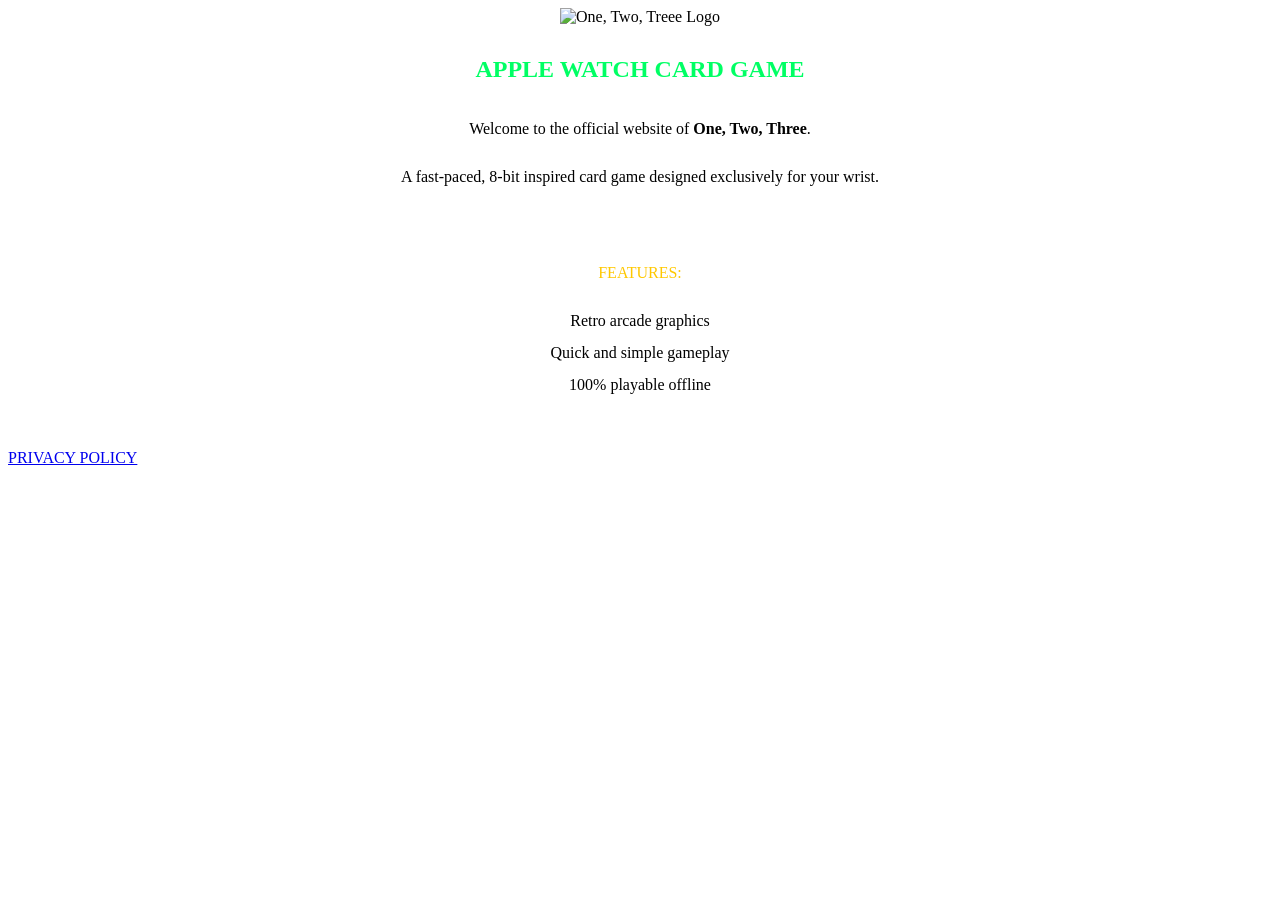
==== index.html @ 83147773 "Create index.html" ====
<!DOCTYPE html>
<html lang="en">
<head>
    <meta charset="UTF-8">
    <meta name="viewport" content="width=device-width, initial-scale=1.0">
    <title>One, Two, Three - Apple Watch Game</title>
    <link rel="stylesheet" href="style.css">
</head>
<body>

    <div class="container">
        
        <div style="text-align: center; margin-bottom: 30px;">
            <img src="Group 67.svg" alt="One, Two, Treee Logo" style="max-width: 100%; height: auto;">
        </div>
        
        <h2 style="text-align: center; color: #00FF64;">APPLE WATCH CARD GAME</h2>
        
        <div style="text-align: center; margin: 30px 0; line-height: 2;">
            <p>Welcome to the official website of <strong>One, Two, Three</strong>.</p>
            <p>A fast-paced, 8-bit inspired card game designed exclusively for your wrist.</p>
            
            <br>
            
            <p style="color: #FFC800;">FEATURES:</p>
            <ul style="list-style-type: none; padding: 0;">
                <li>Retro arcade graphics</li>
                <li>Quick and simple gameplay</li>
                <li>100% playable offline</li>
            </ul>
        </div>

        <br>

        <a href="privacy.html" class="pixel-btn">PRIVACY POLICY</a>
        
    </div>

</body>
</html>
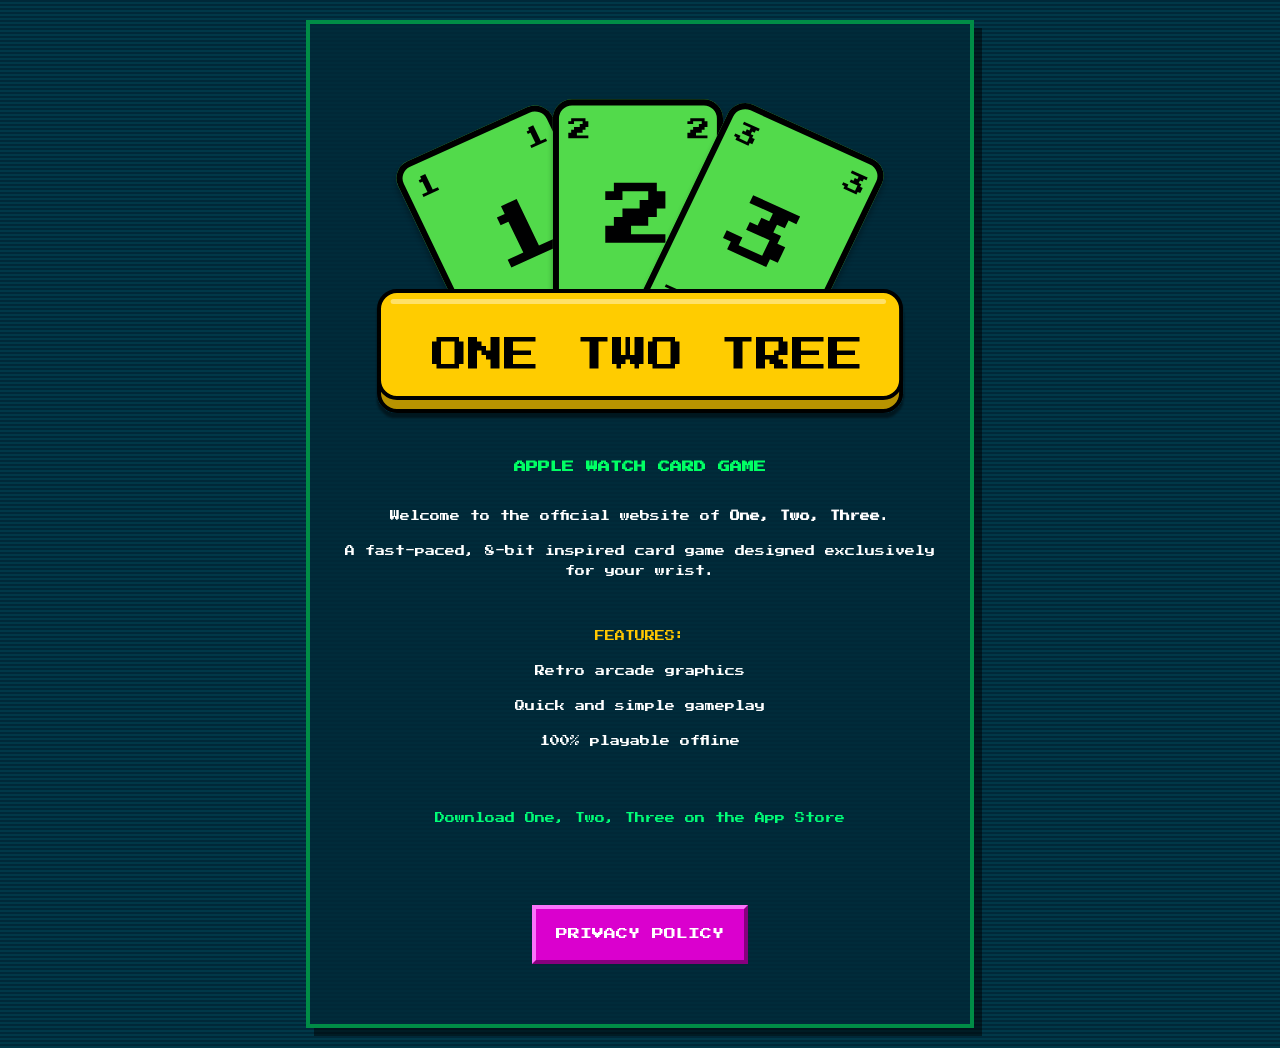
==== commit 8627df4e: "Update index.html" ====
--- a/index.html
+++ b/index.html
@@ -29,6 +29,12 @@
                 <li>100% playable offline</li>
             </ul>
         </div>
+        
+        <br>
+        
+        <p style="text-align: center; margin-bottom: 30px;">
+            <a href="[INSERISCI_IL_TUO_LINK_QUI]" target="_blank">Download One, Two, Three on the App Store</a>
+        </p>
 
         <br>
 
--- a/style.css
+++ b/style.css
@@ -0,0 +1,91 @@
+/* Importa il font Press Start 2P da Google Fonts */
+@import url('https://fonts.googleapis.com/css2?family=Press+Start+2P&display=swap');
+
+body {
+    /* Sfondo a righe orizzontali scanline 2px */
+    background: repeating-linear-gradient(
+        to bottom,
+        #002838,
+        #002838 2px,
+        #003848 2px,
+        #003848 4px
+    );
+    color: white;
+    font-family: 'Press Start 2P', monospace;
+    font-size: 10px; /* Dimensioni piccole e compatte */
+    line-height: 1.8;
+    margin: 0;
+    padding: 20px;
+}
+
+/* Contenitore centrale per simulare uno schermo stretto (come un Watch o un cabinato) */
+.container {
+    max-width: 600px;
+    margin: 0 auto;
+    background-color: rgba(0, 40, 56, 0.8);
+    padding: 30px;
+    border: 4px solid #008C46; /* Verde scuro per il bordo del contenitore */
+    box-shadow: 8px 8px 0px rgba(0, 0, 0, 0.5);
+}
+
+h1, h2, h3 {
+    text-transform: uppercase;
+    margin-top: 30px;
+    line-height: 1.4;
+}
+
+h1 { 
+    font-size: 16px; 
+    color: #00FF64; /* Accento verde brillante */
+    text-align: center;
+}
+
+h2 { 
+    font-size: 12px; 
+    color: #FFC800; /* Accento giallo/arancio */
+}
+
+p, li {
+    margin-bottom: 15px;
+}
+
+/* Stile per i link di testo normali */
+a {
+    color: #00FF78;
+    text-decoration: none;
+}
+
+a:hover {
+    color: #B4FFD2;
+}
+
+/* --- BOTTONI PIXEL 3D --- */
+.pixel-btn {
+    display: block;
+    text-align: center;
+    background-color: #DA00CE; /* Magenta primario */
+    color: white !important;
+    text-transform: uppercase;
+    text-decoration: none;
+    padding: 15px 20px;
+    margin: 30px auto;
+    font-size: 12px;
+    width: fit-content;
+    
+    /* Effetto 3D chunk: chiaro sopra/sinistra, scuro sotto/destra */
+    border-top: 4px solid #FA73FB;
+    border-left: 4px solid #FA73FB;
+    border-bottom: 4px solid #86007E;
+    border-right: 4px solid #86007E;
+    
+    /* Nessun raggio di curvatura per mantenere l'aspetto squadrato */
+    border-radius: 0; 
+}
+
+/* Effetto quando si clicca il bottone (si inverte l'ombra) */
+.pixel-btn:active {
+    border-top: 4px solid #86007E;
+    border-left: 4px solid #86007E;
+    border-bottom: 4px solid #FA73FB;
+    border-right: 4px solid #FA73FB;
+}
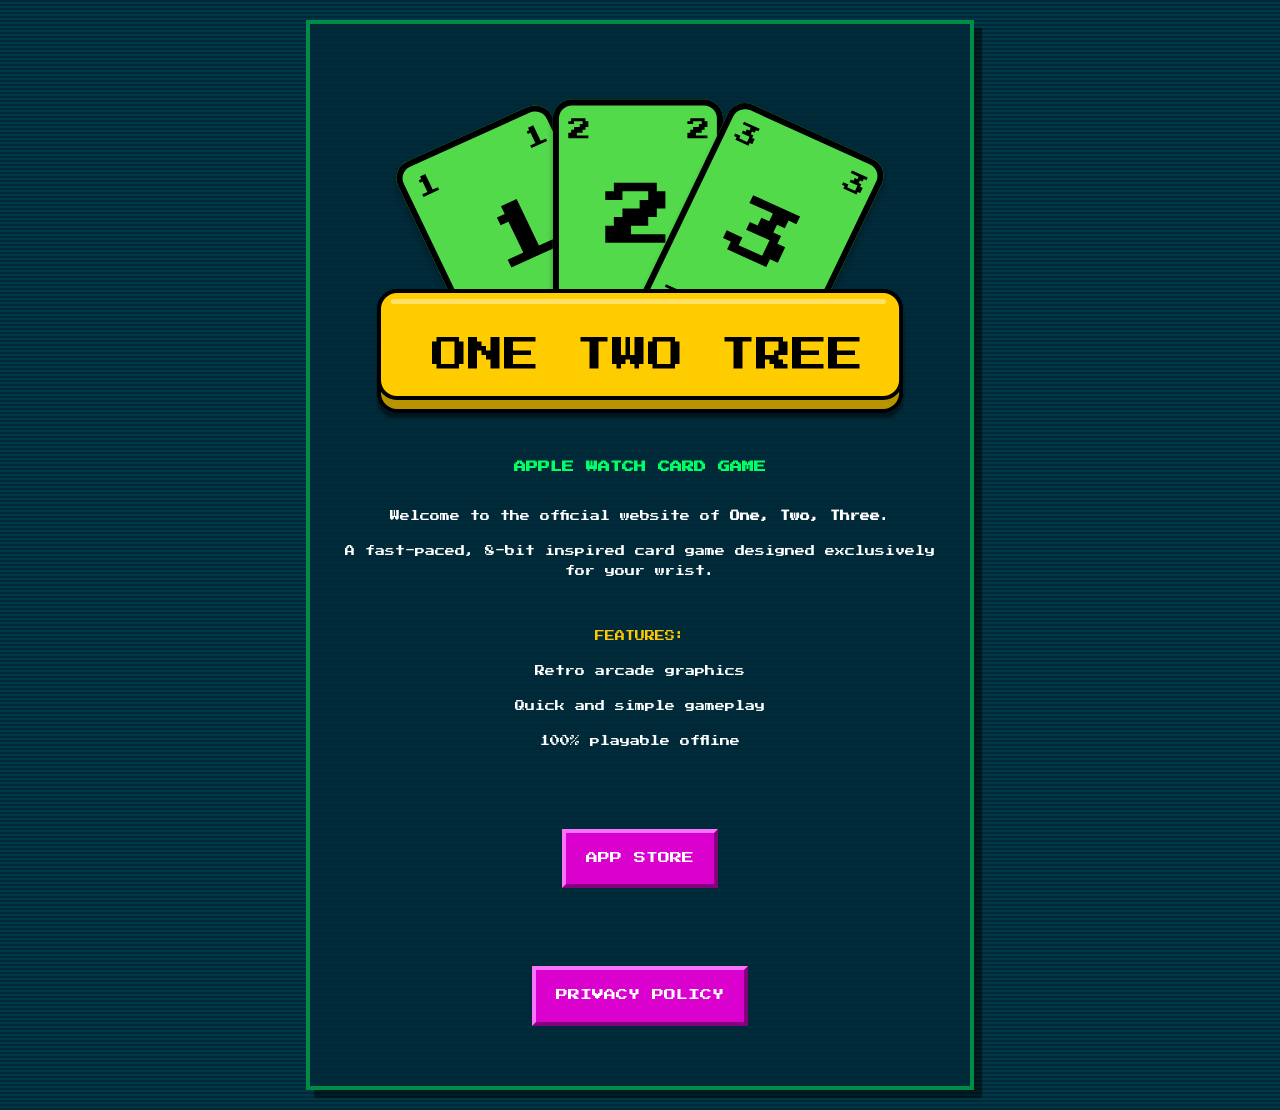
==== commit 42412961: "Update index.html" ====
--- a/index.html
+++ b/index.html
@@ -31,11 +31,9 @@
         </div>
         
         <br>
+
+        <a href="[INSERISCI_IL_TUO_LINK_QUI]" class="pixel-btn btn-yellow">APP STORE</a>
         
-        <p style="text-align: center; margin-bottom: 30px;">
-            <a href="[INSERISCI_IL_TUO_LINK_QUI]" target="_blank">Download One, Two, Three on the App Store</a>
-        </p>
-
         <br>
 
         <a href="privacy.html" class="pixel-btn">PRIVACY POLICY</a>
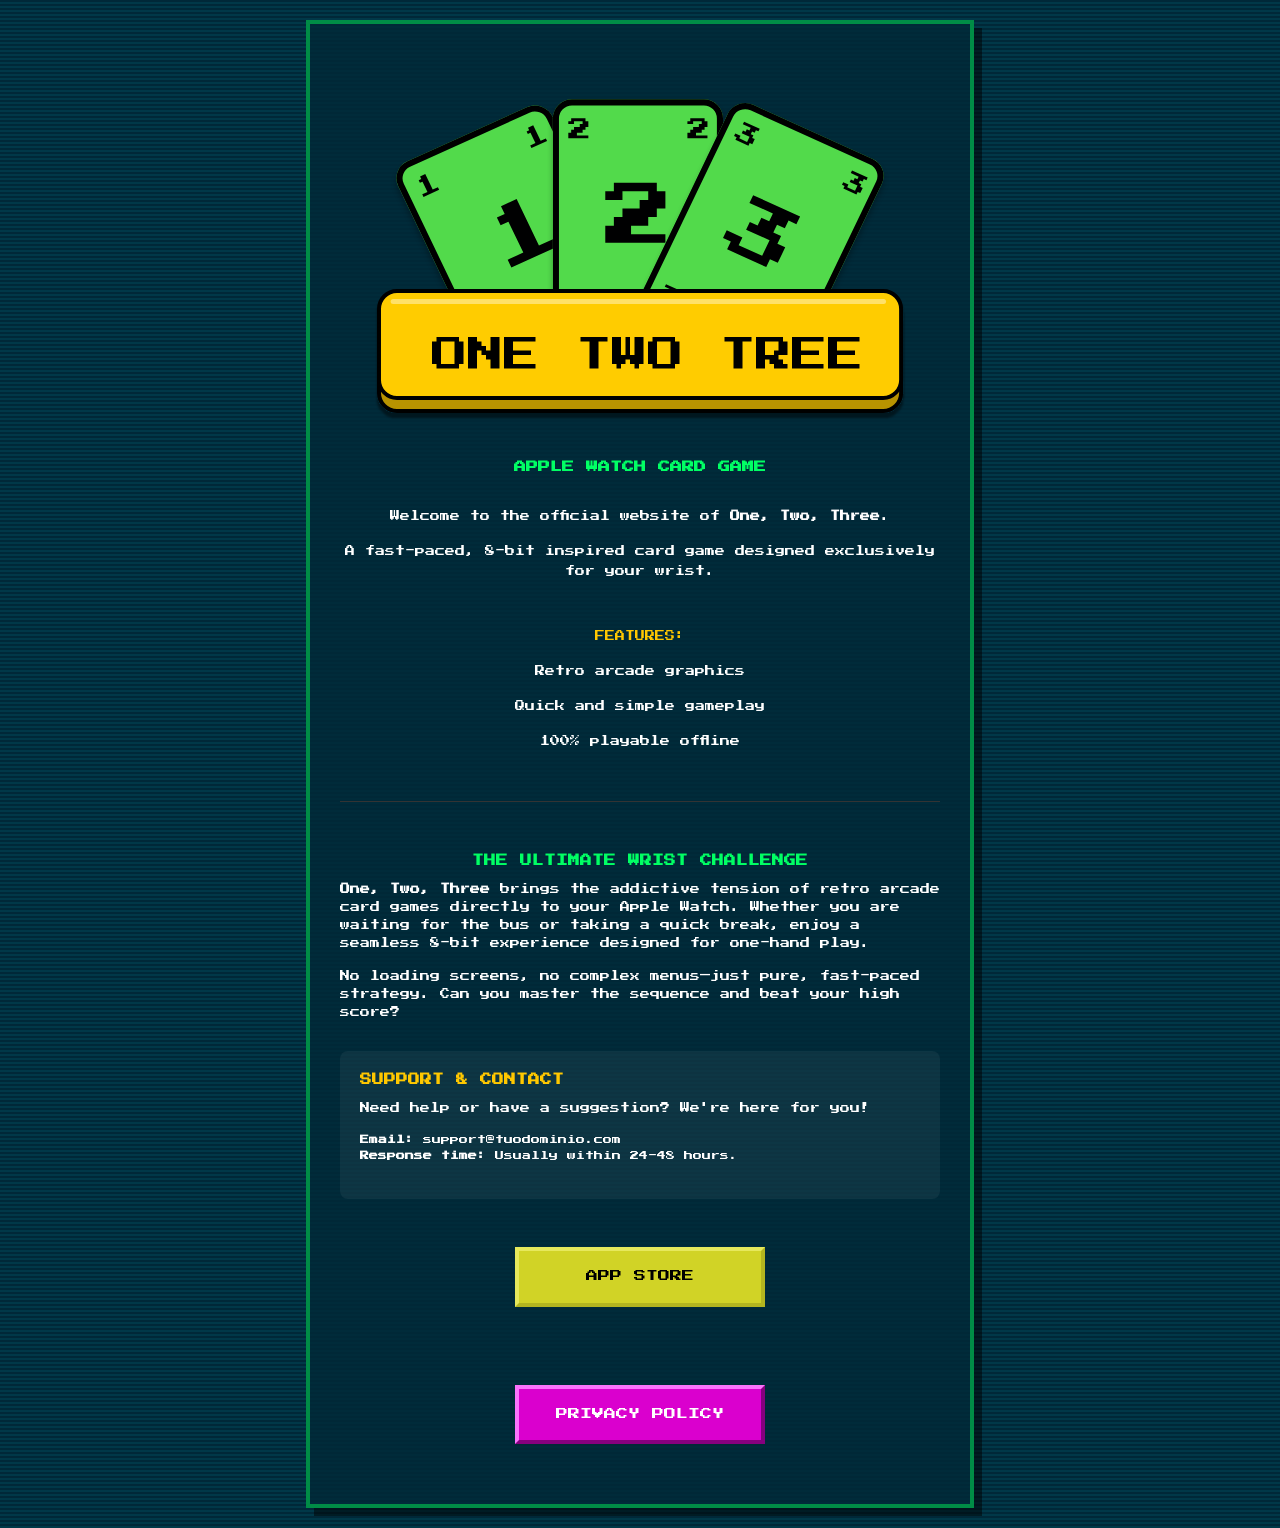
==== commit 15b75ae0: "Update index.html" ====
--- a/index.html
+++ b/index.html
@@ -29,6 +29,21 @@
                 <li>100% playable offline</li>
             </ul>
         </div>
+
+        <div style="margin-top: 50px; text-align: left; border-top: 1px solid #333; padding-top: 20px;">
+            <h3 style="color: #00FF64; text-align: center;">THE ULTIMATE WRIST CHALLENGE</h3>
+            <p><strong>One, Two, Three</strong> brings the addictive tension of retro arcade card games directly to your Apple Watch. Whether you are waiting for the bus or taking a quick break, enjoy a seamless 8-bit experience designed for one-hand play.</p>
+            <p>No loading screens, no complex menus—just pure, fast-paced strategy. Can you master the sequence and beat your high score?</p>
+        </div>
+
+        <div style="margin-top: 30px; background-color: rgba(255, 255, 255, 0.05); padding: 20px; border-radius: 8px;">
+            <h3 style="color: #FFC800; margin-top: 0;">SUPPORT & CONTACT</h3>
+            <p>Need help or have a suggestion? We're here for you!</p>
+            <p style="font-size: 0.9em;">
+                <strong>Email:</strong> <a href="mailto:support@tuodominio.com" style="color: #fff;">support@tuodominio.com</a><br>
+                <strong>Response time:</strong> Usually within 24-48 hours.
+            </p>
+        </div>
         
         <br>
 
--- a/style.css
+++ b/style.css
@@ -59,7 +59,6 @@
     color: #B4FFD2;
 }
 
-/* --- BOTTONI PIXEL 3D --- */
 .pixel-btn {
     display: block;
     text-align: center;
@@ -70,7 +69,10 @@
     padding: 15px 20px;
     margin: 30px auto;
     font-size: 12px;
-    width: fit-content;
+    
+
+    width: 250px; 
+    box-sizing: border-box; 
     
     /* Effetto 3D chunk: chiaro sopra/sinistra, scuro sotto/destra */
     border-top: 4px solid #FA73FB;
@@ -89,3 +91,29 @@
     border-bottom: 4px solid #FA73FB;
     border-right: 4px solid #FA73FB;
 }
+
+
+/* --- BOTTONI PIXEL 3D --- */
+.pixel-btn.btn-yellow {
+    background-color: #D1D326; /* Giallo/limone primario */
+    color: #000000 !important; /* Testo nero per massimo contrasto sul giallo */
+
+    /* MODIFICHE PER LA LARGHEZZA UGUALE */
+    width: 250px; /* Puoi aumentare o diminuire questo numero a piacimento */
+    box-sizing: border-box; /* Mantiene perfette le proporzioni coi bordi */
+    
+    /* Effetto 3D con i gialli della tua palette */
+    border-top-color: #E6E85C; /* Giallo highlight (leggermente più chiaro del primario) */
+    border-left-color: #E6E85C;
+    border-bottom-color: #B3B51F; /* Giallo scuro per l'ombra */
+    border-right-color: #B3B51F;
+}
+
+/* Effetto quando si clicca il bottone giallo (inversione ombre) */
+.pixel-btn.btn-yellow:active {
+    border-top-color: #B3B51F;
+    border-left-color: #B3B51F;
+    border-bottom-color: #E6E85C;
+    border-right-color: #E6E85C;
+}
+
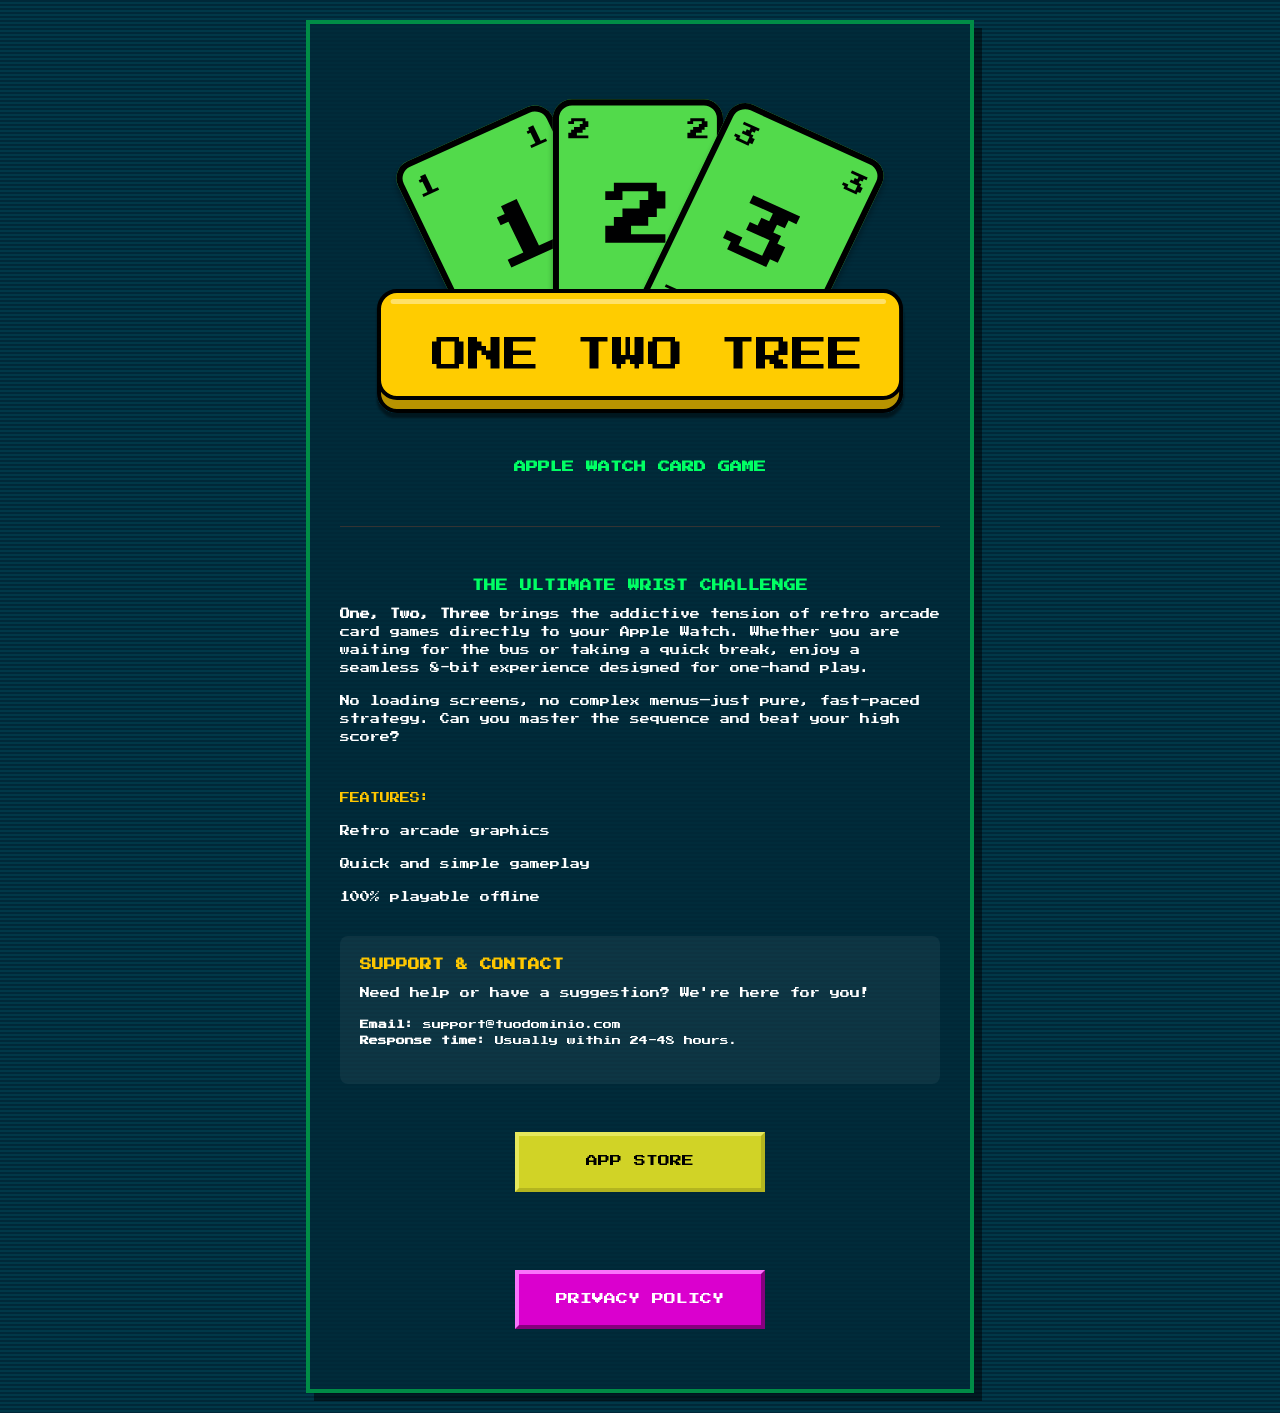
==== commit ef399e81: "Update index.html" ====
--- a/index.html
+++ b/index.html
@@ -15,11 +15,12 @@
         </div>
         
         <h2 style="text-align: center; color: #00FF64;">APPLE WATCH CARD GAME</h2>
-        
-        <div style="text-align: center; margin: 30px 0; line-height: 2;">
-            <p>Welcome to the official website of <strong>One, Two, Three</strong>.</p>
-            <p>A fast-paced, 8-bit inspired card game designed exclusively for your wrist.</p>
-            
+
+        <div style="margin-top: 50px; text-align: left; border-top: 1px solid #333; padding-top: 20px;">
+            <h3 style="color: #00FF64; text-align: center;">THE ULTIMATE WRIST CHALLENGE</h3>
+            <p><strong>One, Two, Three</strong> brings the addictive tension of retro arcade card games directly to your Apple Watch. Whether you are waiting for the bus or taking a quick break, enjoy a seamless 8-bit experience designed for one-hand play.</p>
+            <p>No loading screens, no complex menus—just pure, fast-paced strategy. Can you master the sequence and beat your high score?</p>
+
             <br>
             
             <p style="color: #FFC800;">FEATURES:</p>
@@ -28,12 +29,7 @@
                 <li>Quick and simple gameplay</li>
                 <li>100% playable offline</li>
             </ul>
-        </div>
-
-        <div style="margin-top: 50px; text-align: left; border-top: 1px solid #333; padding-top: 20px;">
-            <h3 style="color: #00FF64; text-align: center;">THE ULTIMATE WRIST CHALLENGE</h3>
-            <p><strong>One, Two, Three</strong> brings the addictive tension of retro arcade card games directly to your Apple Watch. Whether you are waiting for the bus or taking a quick break, enjoy a seamless 8-bit experience designed for one-hand play.</p>
-            <p>No loading screens, no complex menus—just pure, fast-paced strategy. Can you master the sequence and beat your high score?</p>
+            
         </div>
 
         <div style="margin-top: 30px; background-color: rgba(255, 255, 255, 0.05); padding: 20px; border-radius: 8px;">
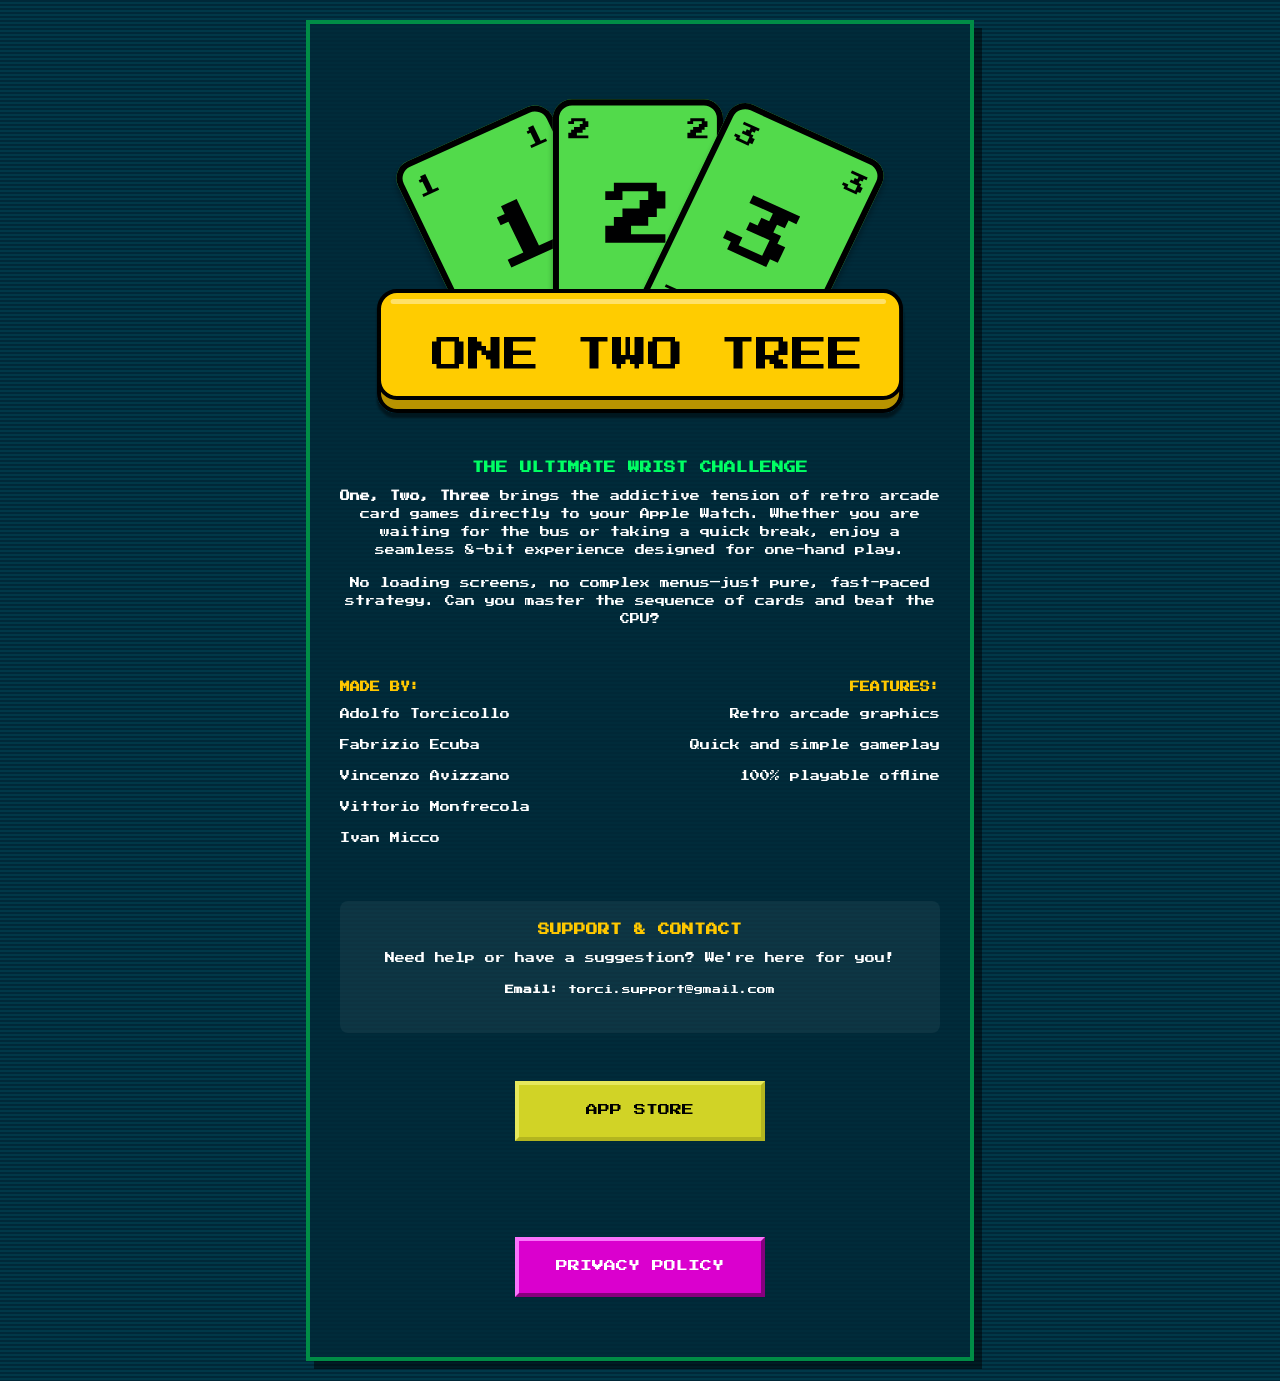
==== commit 0d2893a3: "Update index.html" ====
--- a/index.html
+++ b/index.html
@@ -11,43 +11,54 @@
     <div class="container">
         
         <div style="text-align: center; margin-bottom: 30px;">
-            <img src="Group 67.svg" alt="One, Two, Treee Logo" style="max-width: 100%; height: auto;">
+            <img src="Group 67.svg" alt="One, Two, Three Logo" style="max-width: 100%; height: auto;">
         </div>
         
-        <h2 style="text-align: center; color: #00FF64;">APPLE WATCH CARD GAME</h2>
+        <div style="text-align: center; margin-bottom: 40px;">
+            <h3 style="color: #00FF64;">THE ULTIMATE WRIST CHALLENGE</h3>
+            <p><strong>One, Two, Three</strong> brings the addictive tension of retro arcade card games directly to your Apple Watch. Whether you are waiting for the bus or taking a quick break, enjoy a seamless 8-bit experience designed for one-hand play.</p>
+            <p>No loading screens, no complex menus—just pure, fast-paced strategy. Can you master the sequence of cards and beat the CPU?</p>
+        </div>
 
-        <div style="margin-top: 50px; text-align: left; border-top: 1px solid #333; padding-top: 20px;">
-            <h3 style="color: #00FF64; text-align: center;">THE ULTIMATE WRIST CHALLENGE</h3>
-            <p><strong>One, Two, Three</strong> brings the addictive tension of retro arcade card games directly to your Apple Watch. Whether you are waiting for the bus or taking a quick break, enjoy a seamless 8-bit experience designed for one-hand play.</p>
-            <p>No loading screens, no complex menus—just pure, fast-paced strategy. Can you master the sequence and beat your high score?</p>
+        <div style="display: flex; justify-content: space-between; align-items: flex-start; margin: 40px 0; gap: 20px;">
+            
+            <div style="flex: 1; text-align: left;">
+                <p style="color: #FFC800; font-weight: bold; margin-bottom: 10px;">MADE BY:</p>
+                <ul style="list-style-type: none; padding: 0; margin: 0; line-height: 1.6;">
+                    <li>Adolfo Torcicollo</li>
+                    <li>Fabrizio Ecuba</li>
+                    <li>Vincenzo Avizzano</li>
+                    <li>Vittorio Monfrecola</li>
+                    <li>Ivan Micco</li>
+                </ul>
+            </div>
 
-            <br>
-            
-            <p style="color: #FFC800;">FEATURES:</p>
-            <ul style="list-style-type: none; padding: 0;">
-                <li>Retro arcade graphics</li>
-                <li>Quick and simple gameplay</li>
-                <li>100% playable offline</li>
-            </ul>
+            <div style="flex: 1; text-align: right;">
+                <p style="color: #FFC800; font-weight: bold; margin-bottom: 10px;">FEATURES:</p>
+                <ul style="list-style-type: none; padding: 0; margin: 0; line-height: 1.6;">
+                    <li>Retro arcade graphics</li>
+                    <li>Quick and simple gameplay</li>
+                    <li>100% playable offline</li>
+                </ul>
+            </div>
             
         </div>
 
-        <div style="margin-top: 30px; background-color: rgba(255, 255, 255, 0.05); padding: 20px; border-radius: 8px;">
+        <div style="margin-top: 30px; background-color: rgba(255, 255, 255, 0.05); padding: 20px; border-radius: 8px; text-align: center;">
             <h3 style="color: #FFC800; margin-top: 0;">SUPPORT & CONTACT</h3>
             <p>Need help or have a suggestion? We're here for you!</p>
             <p style="font-size: 0.9em;">
-                <strong>Email:</strong> <a href="mailto:support@tuodominio.com" style="color: #fff;">support@tuodominio.com</a><br>
-                <strong>Response time:</strong> Usually within 24-48 hours.
+                <strong>Email:</strong> <a href="mailto:torci.support@gmail.com" style="color: #fff;">torci.support@gmail.com</a>
             </p>
         </div>
         
         <br>
 
-        <a href="[INSERISCI_IL_TUO_LINK_QUI]" class="pixel-btn btn-yellow">APP STORE</a>
-        
-        <br>
-
-        <a href="privacy.html" class="pixel-btn">PRIVACY POLICY</a>
+        <div style="text-align: center;">
+            <a href="[INSERISCI_IL_TUO_LINK_QUI]" class="pixel-btn btn-yellow">APP STORE</a>
+            <br><br>
+            <a href="privacy.html" class="pixel-btn">PRIVACY POLICY</a>
+        </div>
         
     </div>
 
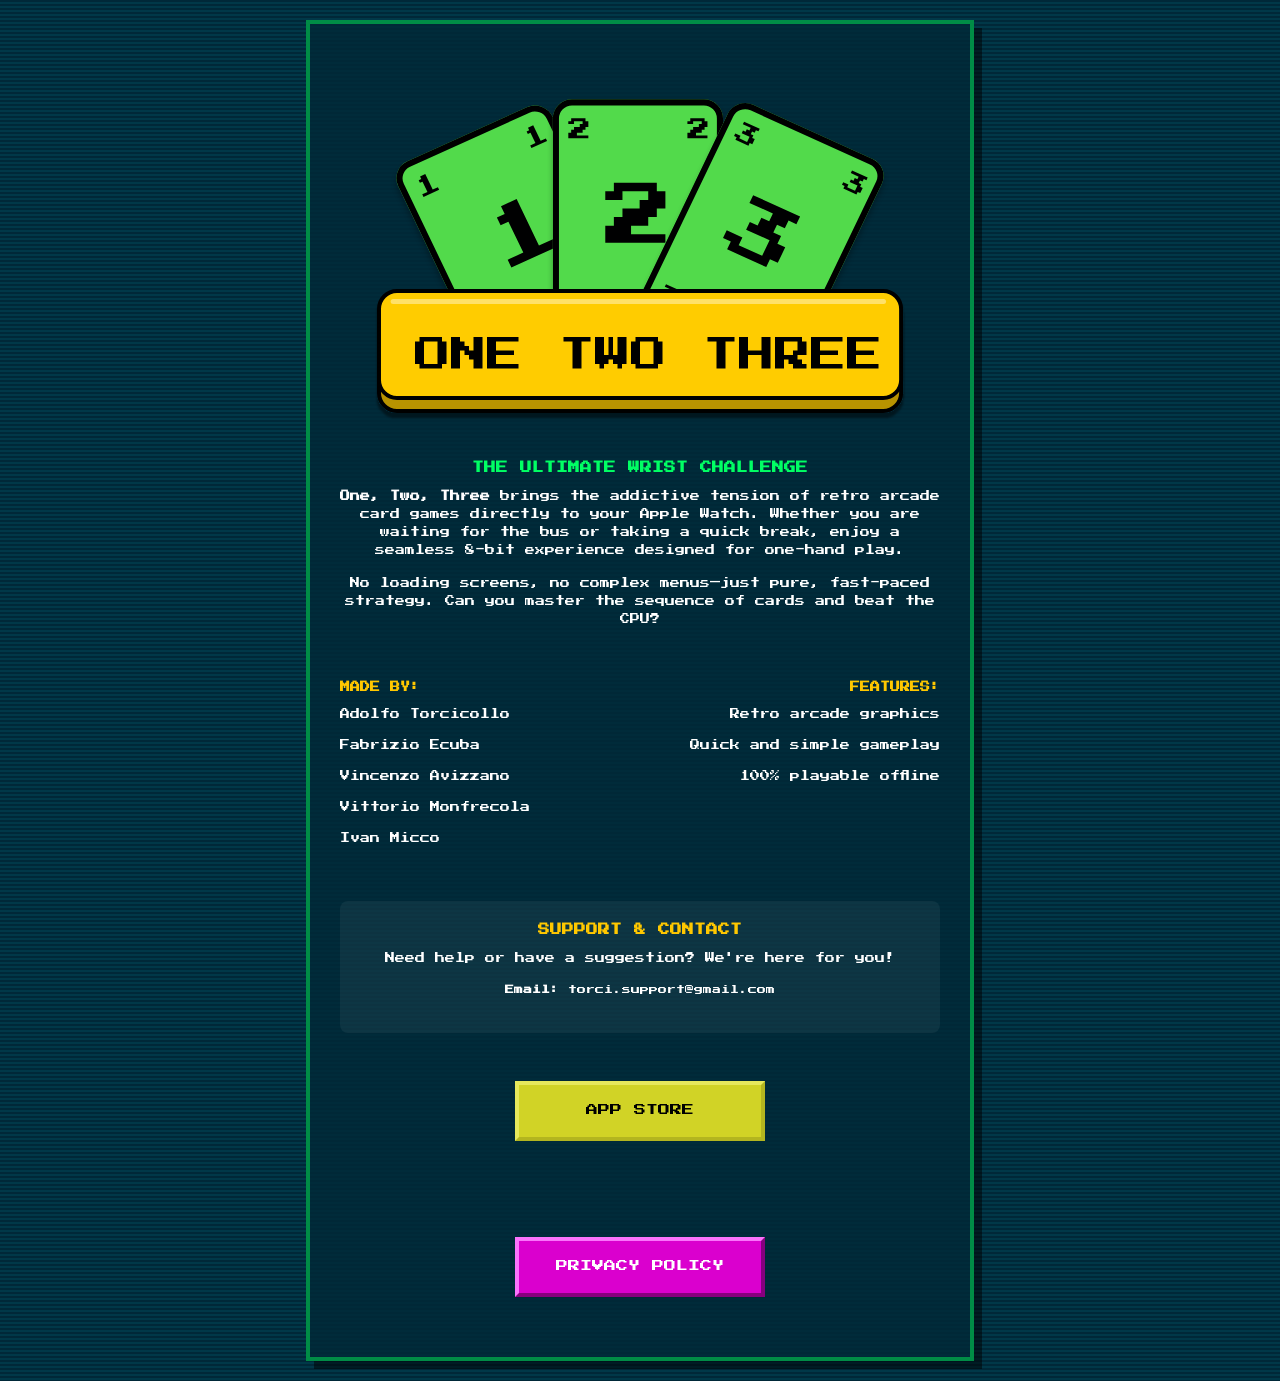
==== commit 691803cc: "Update index.html" ====
--- a/index.html
+++ b/index.html
@@ -55,7 +55,7 @@
         <br>
 
         <div style="text-align: center;">
-            <a href="[INSERISCI_IL_TUO_LINK_QUI]" class="pixel-btn btn-yellow">APP STORE</a>
+            <a href="https://apps.apple.com/app/one-two-treee/id6761170895" class="pixel-btn btn-yellow">APP STORE</a>
             <br><br>
             <a href="privacy.html" class="pixel-btn">PRIVACY POLICY</a>
         </div>
